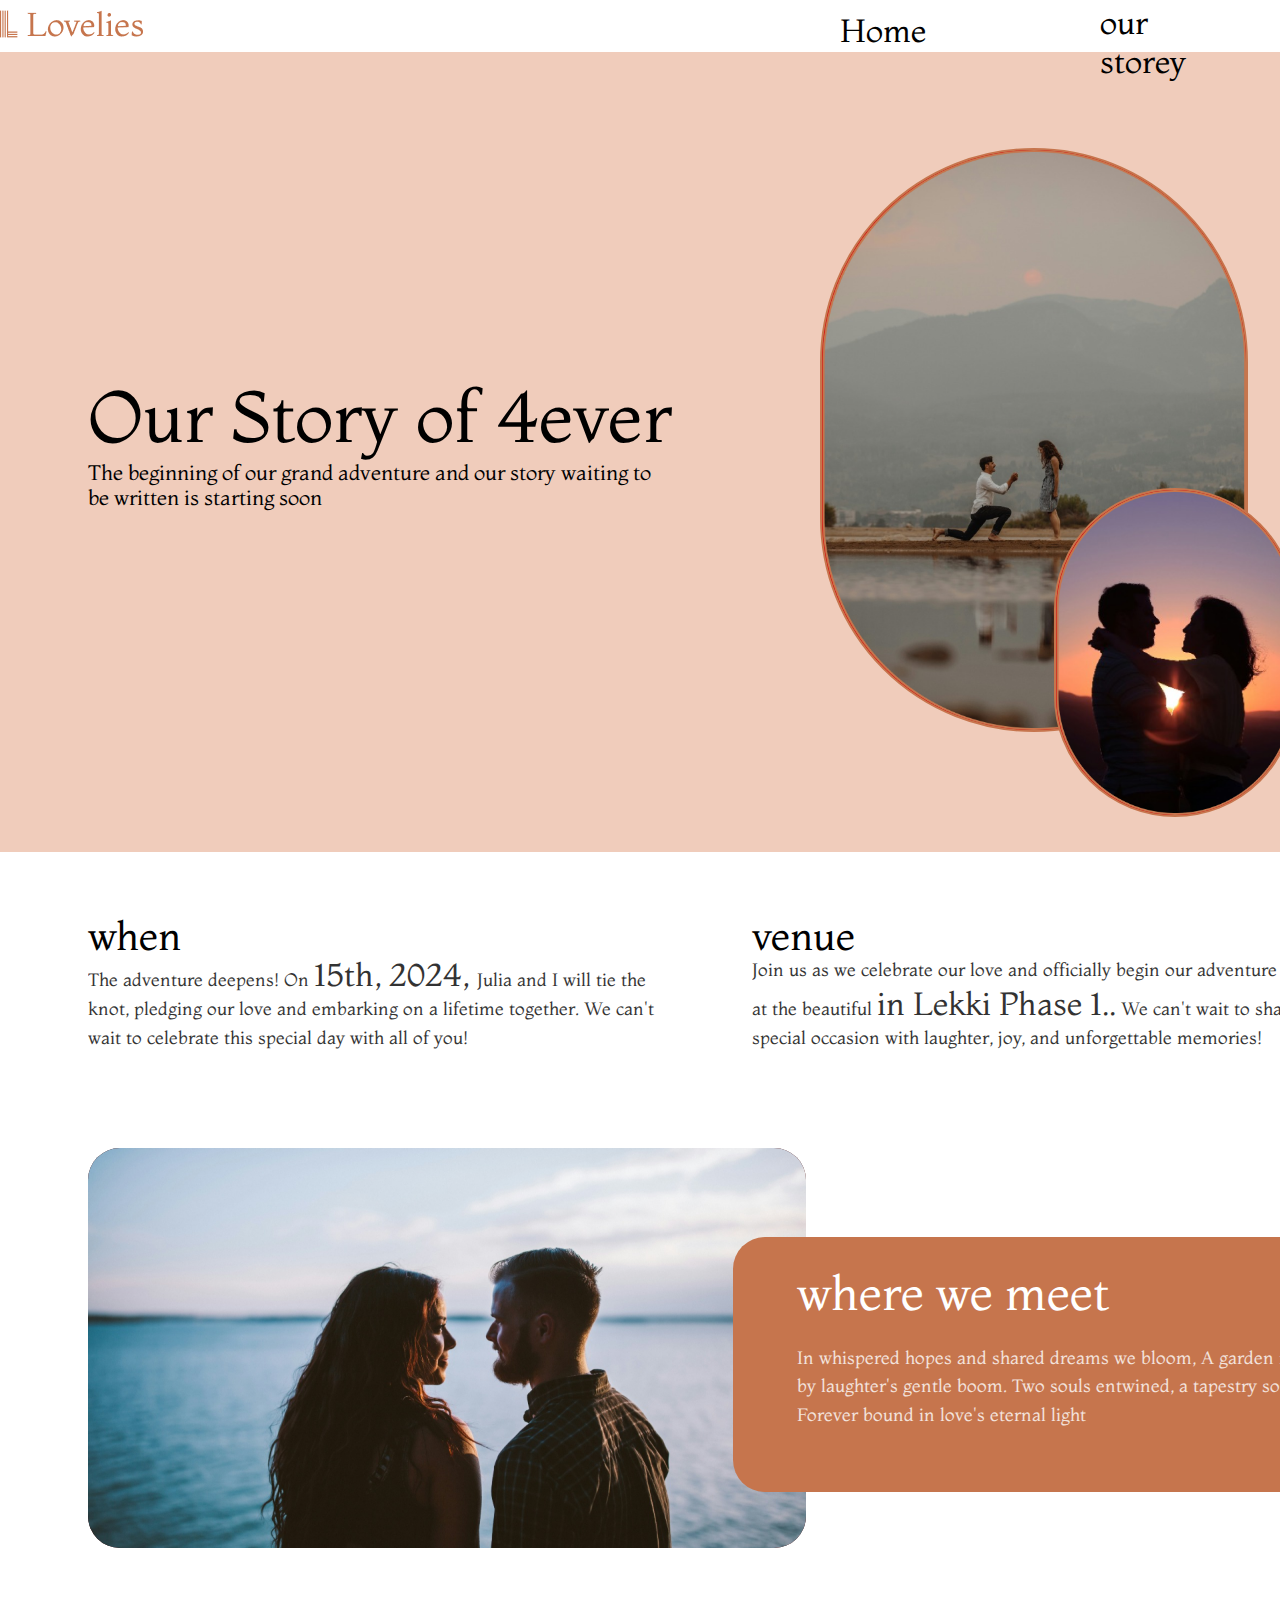
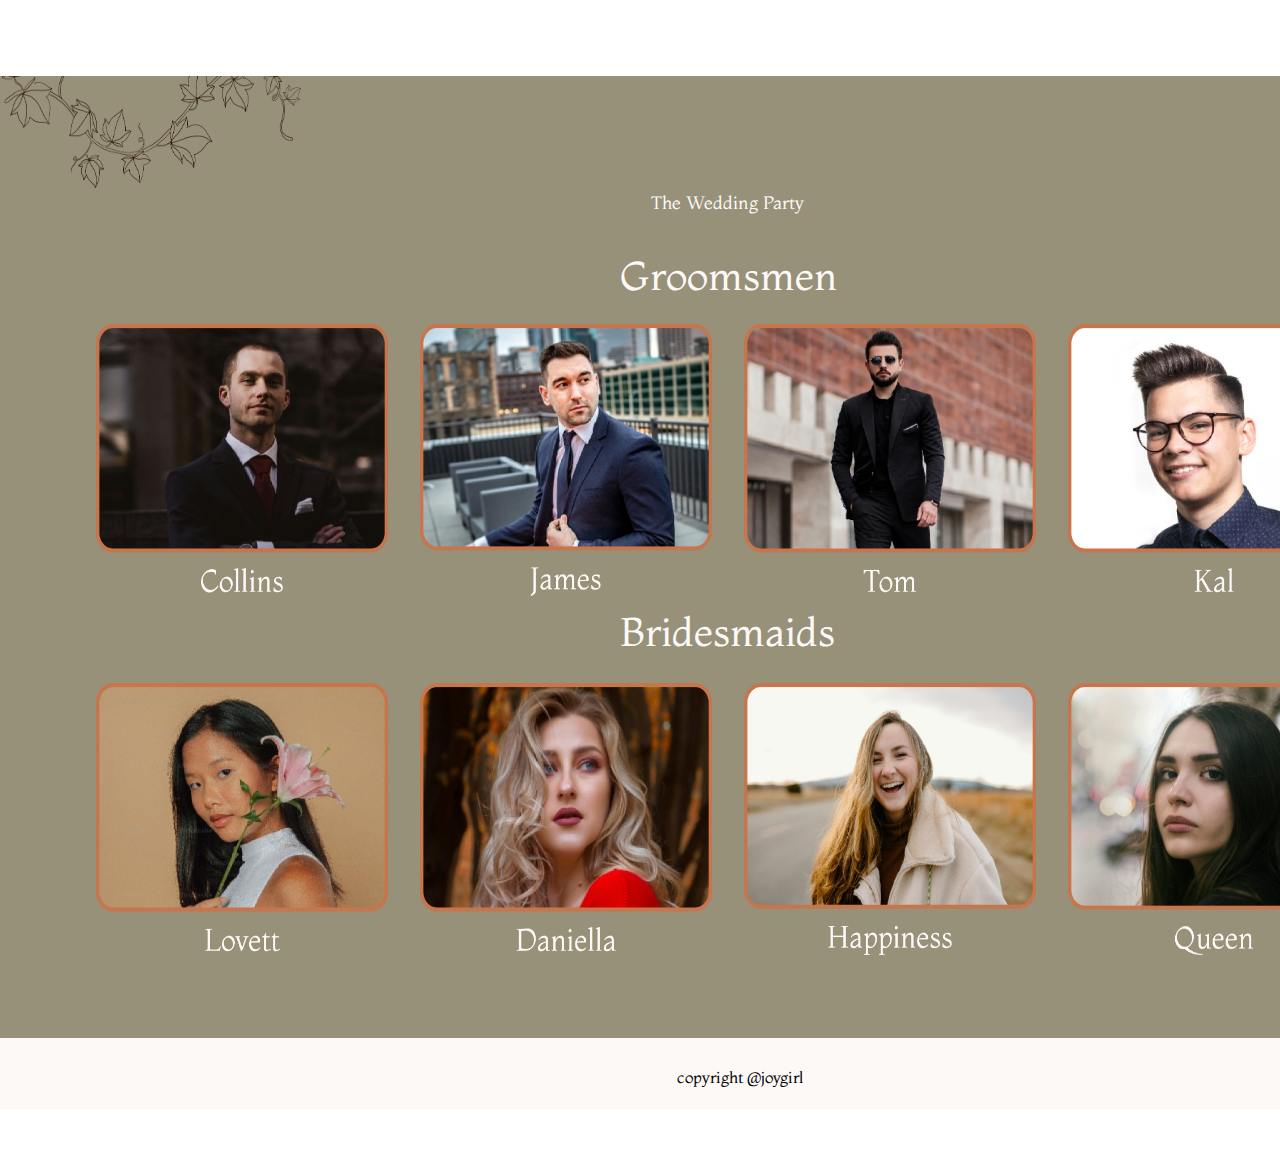
==== story/story.html @ 55fadfd4 "linked" ====
<!DOCTYPE html>
<html lang="en">
  <head>
    <meta charset="UTF-8" />
    <meta name="viewport" content="width=device-width, initial-scale=1.0" />
    <title>Document</title>
    <link rel="preconnect" href="https://fonts.googleapis.com" />
    <link rel="preconnect" href="https://fonts.gstatic.com" crossorigin />
    <link
      href="https://fonts.googleapis.com/css2?family=Montaga&display=swap"
      rel="stylesheet"
    />

    <link rel="stylesheet" href="story.css" />
  </head>

  <body>
    <main class="all">
      <header class="navbar">
        <div class="brand">
          <img src="./images/Frame 40.png" class="brand-log" alt="lovelies" />
        </div>
        <div class="butt">
          <a class="btn-1" id="Home" href="#">
            <p>Home</p>
          </a>
          <a class="btn-2" id="our" href="#">
            <p>our storey</p>
          </a>
        </div>
      </header>

      <section class="main-one">
        <div class="main-one-content">
          <div>
            <h1>Our Story of 4ever</h1>
          </div>
          <div>
            <p>
              The beginning of our grand adventure and our story waiting to be
              written is starting soon
            </p>
          </div>
        </div>
        <div class="my-img">
          <div>
            <img src="./images/Frame 44.png" class="main-img-1" alt="lovers" />
          </div>
          <div>
            <img src="./images/Frame 45.png" class="main-img-2" alt="lovers3" />
          </div>
        </div>
      </section>

      <section class="block">
        <div class="block-1">
          <h1>when</h1>
          <p>
            The adventure deepens! On <span> 15th, 2024, </span>Julia and I will
            tie the knot, pledging our love and embarking on a lifetime
            together. We can't wait to celebrate this special day with all of
            you!
          </p>
        </div>
        <div class="block-2">
          <h1>venue</h1>
          <p>
            Join us as we celebrate our love and officially begin our adventure
            together at the beautiful <span>in Lekki Phase 1..</span>
            We can't wait to share this special occasion with laughter, joy, and
            unforgettable memories!
          </p>
        </div>
      </section>

      <section class="meet">
        <div class="text">
          <h1>where we meet</h1>
          <p>
            In whispered hopes and shared dreams we bloom, A garden nurtured by
            laughter's gentle boom. Two souls entwined, a tapestry so bright,
            Forever bound in love's eternal light
          </p>
        </div>
        <img src="./images/Frame 58.png" id="meet" alt="we meet" />
        <img src="./images/Group 1a.png" class="vector" alt="vector" />
      </section>

      <section class="photos">
        <img src="./images/Group 1.png" class="vector-a" alt="vector" />
        <h6>The Wedding Party</h6>
        <div class="tab">
          <div class="guys" /*style="background-color: black" * />
          <h1>Groomsmen</h1>
          <div>
            <img src="./images/collins.png" alt="collins" />
          </div>
          <div>
            <img src="./images/james.png" alt="james" />
          </div>
          <div>
            <img src="./images/Tom.png" alt="Tom" />
          </div>
          <div>
            <img src="./images/kal.png" alt="kal" />
          </div>
        </div>
        <div class="ladies">
          <h1>Bridesmaids</h1>
          <div>
            <img src="./images/Lovett.png" alt="Lovett" />
          </div>
          <div>
            <img src="./images/Daniella.png" alt="Daniella" />
          </div>
          <div>
            <img src="./images/Happiness.png" alt="Happiness" />
          </div>
          <div>
            <img src="./images/Queen.png" alt="queen" />
          </div>
        </div>
      </section>

      <footer>
        <p>copyright <spa>@joygirl</spa></p>
      </footer>
    </main>
  </body>
</html>
---- story/story.css ----
* {
  padding: 0;
  margin: 0;
  box-sizing: border-box;
}
.all{
  width: 90rem;
  height: 172.75rem;
  top: -14.4375rem;
  left: 87.25rem;
  background: #FFFFFF;
  overflow: hidden;

}
.navbar {
  width: 90rem ;
  display: flex;
  justify-content: space-between;
  align-items: center;
  color: #c6754d;
}

.butt {
  width:  90rem;
  display: flex;
  font-size: 2rem;
  margin-right: 10rem;
  font-weight: 400;
  width: 19.6875rem;
  height: 2.9375rem;
  text-decoration: none;
  padding-right: 30rem;
  margin-left: 1rem;
}/**/


.btn-1 {
  width: 8.75rem;
  padding: 8px 40px 8px 40px;
  margin-right: 80%;
  text-decoration: none;

}

.btn-2 {
  width: 8.75rem;
  height: 2.9375rem;
  padding-left: 10rem;
  text-decoration: none;


}
.butt #our a{
  margin: 1rem 4rem 1rem 4rem;
padding-bottom: 2rem;
}

.btn-2 p {
  font-family: Montaga;
  font-weight: 400;
  text-align: left;
  color: #000000;

}
.btn-1 p {
  font-family: Montaga;
  font-weight: 400;
  color: #000000;
  text-align: left;
}
.main-one {
  display: flex;
  width: 83rem;
  height: 50rem;
  background: #f0ccbb;
  flex-direction: row;
  justify-content: space-between;
  padding: 0px 5.5rem 0px 5.5rem;
}
.main-one img {
  width: 40%;
}

.main-one-content {
  margin: 10rem 20rem 10rem 0rem;

  width: 20%;
  padding: 10rem 7rem 10rem 0rem;
}
.main-one .main-img-1 {
  width: 26.75rem;
  height: 36.5rem;
position: relative;
  left: 5.375rem;
  right: 5.375rem;
  border-radius: 50rem;
  border: 0.125rem;
  background: #d60b0b;
  border: 0.125rem solid #c6754d;
}
.main-one .main-img-2 {
  width: 15.125rem;
  height: 20.5625rem;
position: absolute;
top: 55%;
left:  -45%;
  border-radius: 50rem;
  border: 0.125rem;
  background: #d60b0b;
  border: 0.125rem solid #c6754d;
}
.my-img .main-img-2 {
  position: relative;
  bottom: -100px;
  right: -10px;
}

.main-one h1 {
  width: 40rem;
  font-family: Montaga;
  font-size: 4.5rem;
  font-weight: 400;
}
.my-img /*.main-img-2 .main-img-1*/ {
  display: flex;
  flex-direction: row;
  /* width: 45%;*/
  width: 31.9375rem;
  height: 38.6875rem;
  border-radius: 50rem;
  border: 0.125rem;
  margin: 6rem 6rem;
}

.main-one p {
  width: 36rem;
  font-family: Montaga;
  font-size: 20.6px;
  font-weight: 400;
  padding-top: 2rem 4rem;
}



.block {
  display: flex;
  flex-direction: row;
  width: 90rem;
  height: 18.5rem;
  padding: 64px 88px 64px 88px;
  gap: 64px;
}
.block-1 {
  width: 37.5rem;
  height: 10.375rem;
  gap: 32px;
}
.block-1 h1 {
  width: 37.5rem;
  height: 2.5rem;
  font-family: Montaga;
  font-size: 2.5rem;
  font-weight: 400;
  line-height: 2.5rem;
  text-align: left;
  padding-bottom: 2rem;
}

.block-1 p {
  width: 37.5rem;
  height: 5.875rem;
  gap: 0px;
  opacity: 80%;

  font-family: Montaga;
  font-size: 1.125rem;
  font-weight: 400;
  line-height: 1.8rem;
  text-align: left;
}
.blok-1 span {
  font-family: Montaga;
  font-size: 2rem;
  font-weight: 400;
  line-height: 2.4rem;
  text-align: left;
}
.block-2 {
  width: 37.5rem;
  height: 10.375rem;
  gap: 32px;
}
.block-2 h1 {
  width: 37.5rem;
  height: 2.5rem;
  font-family: Montaga;
  font-size: 2.5rem;
  font-weight: 400;
  line-height: 2.5rem;
  text-align: left;
  padding-bottom: 2rem;
}

.block-2 p {
  width: 37.5rem;
  height: 5.875rem;
  gap: 0px;
  opacity: 80%;

  font-family: Montaga;
  font-size: 1.125rem;
  font-weight: 400;
  line-height: 1.8rem;
  text-align: left;
}
.block-2 span {
  font-family: Montaga;
  font-size: 2rem;
  font-weight: 400;
  line-height: 2.4rem;
  text-align: left;
}
.block-1 span {
  font-family: Montaga;
  font-size: 2rem;
  font-weight: 400;
  line-height: 2.4rem;
  text-align: left;
}

.meet {
  width: 79rem;
padding-right: 5.5rem;
  padding-left: 5.5rem;
  height: 33rem;
}
.meet .text {
  width: 42.875rem;
  height: 15.9375rem;
  top: 8.53125rem;
  left: 36.125rem;
  padding: 2rem 4rem;
  gap: 2rem;
  background: #c6754d;
  margin: 3rem 8rem 0rem 8rem;
  position: absolute;
 left: 42%;
  top: 43%;
  border-radius: 2rem;
}

.meet #meet {
  position: static;
  width: 44.875rem;
  height: 25rem;
  top: 4rem;
  border-radius: 2rem;
  background: #440404;
  margin-bottom: 1227px;

}
.vector{
  width: 162.47px;
  height: 183.26px;
  top: 198.59px;
  left: 1185.38px;
  rotate: 50.49 deg;
  position: absolute;
 top: 43%;
left: 90%;
color: #2B1105;


} 
.meet h1 {
  width: 34.875rem;
  height: 2.6875rem;
  font-family: Montaga;
  font-size: 3rem;
  font-weight: 400;
  line-height: 3rem;
  text-align: left;
  color: #ffffff;
}
.meet p {
  width: 35rem;
  height: 7rem;
  opacity: 80%;
  font-family: Montaga;
  font-size: 1.125rem;
  font-weight: 400;
  line-height: 1.8rem;
  text-align: left;
  color: #ffffff;
  padding-top: 2rem;
}
 


.vector-a{
  width: 18.8125rem;
height: 7rem;
top:5.5rem;
left: 16.0625rem;
color: #2B1105;
position: static;


}
.photos {
  position: static;
  top: 20%;
  bottom: 40%;
  display: flex;
  flex-direction: column;
  width: 90rem;
  height: 60.125rem;
  gap: 2rem;
  background: #97917a;
}

.tab {
  display: flex;
  flex-direction: column;
  width: 79rem;
  height: 45rem;
  top: 9.125rem;
  left: 5.5rem;
  gap: 2rem;
position: relative;
top: -7%;
left: 6rem;


}
.photos h6{
  width:2,416rem;
height: 1.125rem;
position: relative;
top: -3%;
bottom: 53%;
left: 39.5%;
right: 39.5%;
font-family: Montaga;
font-size: 1.125rem;
font-weight: 400;
margin-left: 5.125rem;
color: #FCF9F7;
}
.guys h1{
  width: 13.625rem;
height: 2.5rem;
font-family: Montaga;
font-size: 2.5rem;
font-weight: 400;
color: #FCF9F7;
position: absolute;
right: 32.71875rem;
left: 32.71875rem;

text-transform: capitalize;
}
.guys {
  display: flex;
  flex-direction: row;
  width: 79rem;
  height: 21rem;
  gap: 2rem;
  margin-top: 3rem ;
}
.guys img {
  width: 18.25rem;
  height: 17rem;
  gap: 1rem;
 position: relative;
  top: 24%;
}

.ladies h1{
  width: 13.625rem;
font-family: Montaga;
font-size: 2.5rem;
font-weight: 400;
color: #130903;
position: absolute;
right: 32.71875rem;
left: 32.71875rem;
text-transform: capitalize;
gap: 4rem;
margin-top: 1.25rem;

color: #FCF9F7;
}
.ladies {
  display: flex;
  flex-direction: row;
  width: 79rem;
  height: 21rem;
  gap: 2rem;

}
.ladies img {
  width: 18.25rem;
  height: 17rem;
  gap: 1rem;
  margin-top: 6rem ;
}





footer{
  width: 1,440px;
height: Hug 111px;
padding: 2.5rem 0px 0px 0px;
gap: 0.625rem;
background: #FCF9F7;
}

footer p{
  width: 11rem;
height: 1.9375rem;
font-family: Montaga;
font-size: 1rem;
font-weight: 400;
line-height: 1.925rem;
color: #000000;
position: relative;
right: 45%;
left: 47%;
bottom: 1rem;


}
footer span{
  font-family: Montaga;
font-size: 1rem;
font-weight: 400;
line-height: 1.925rem;
text-align: center;
padding: 2.5rem 39.375rem 2.5rem 39.375rem ;


}

@media screen and (min-width: 480px) {
.all{
  flex-direction: row;
  position: sticky;
  gap: 2rem;
}
}
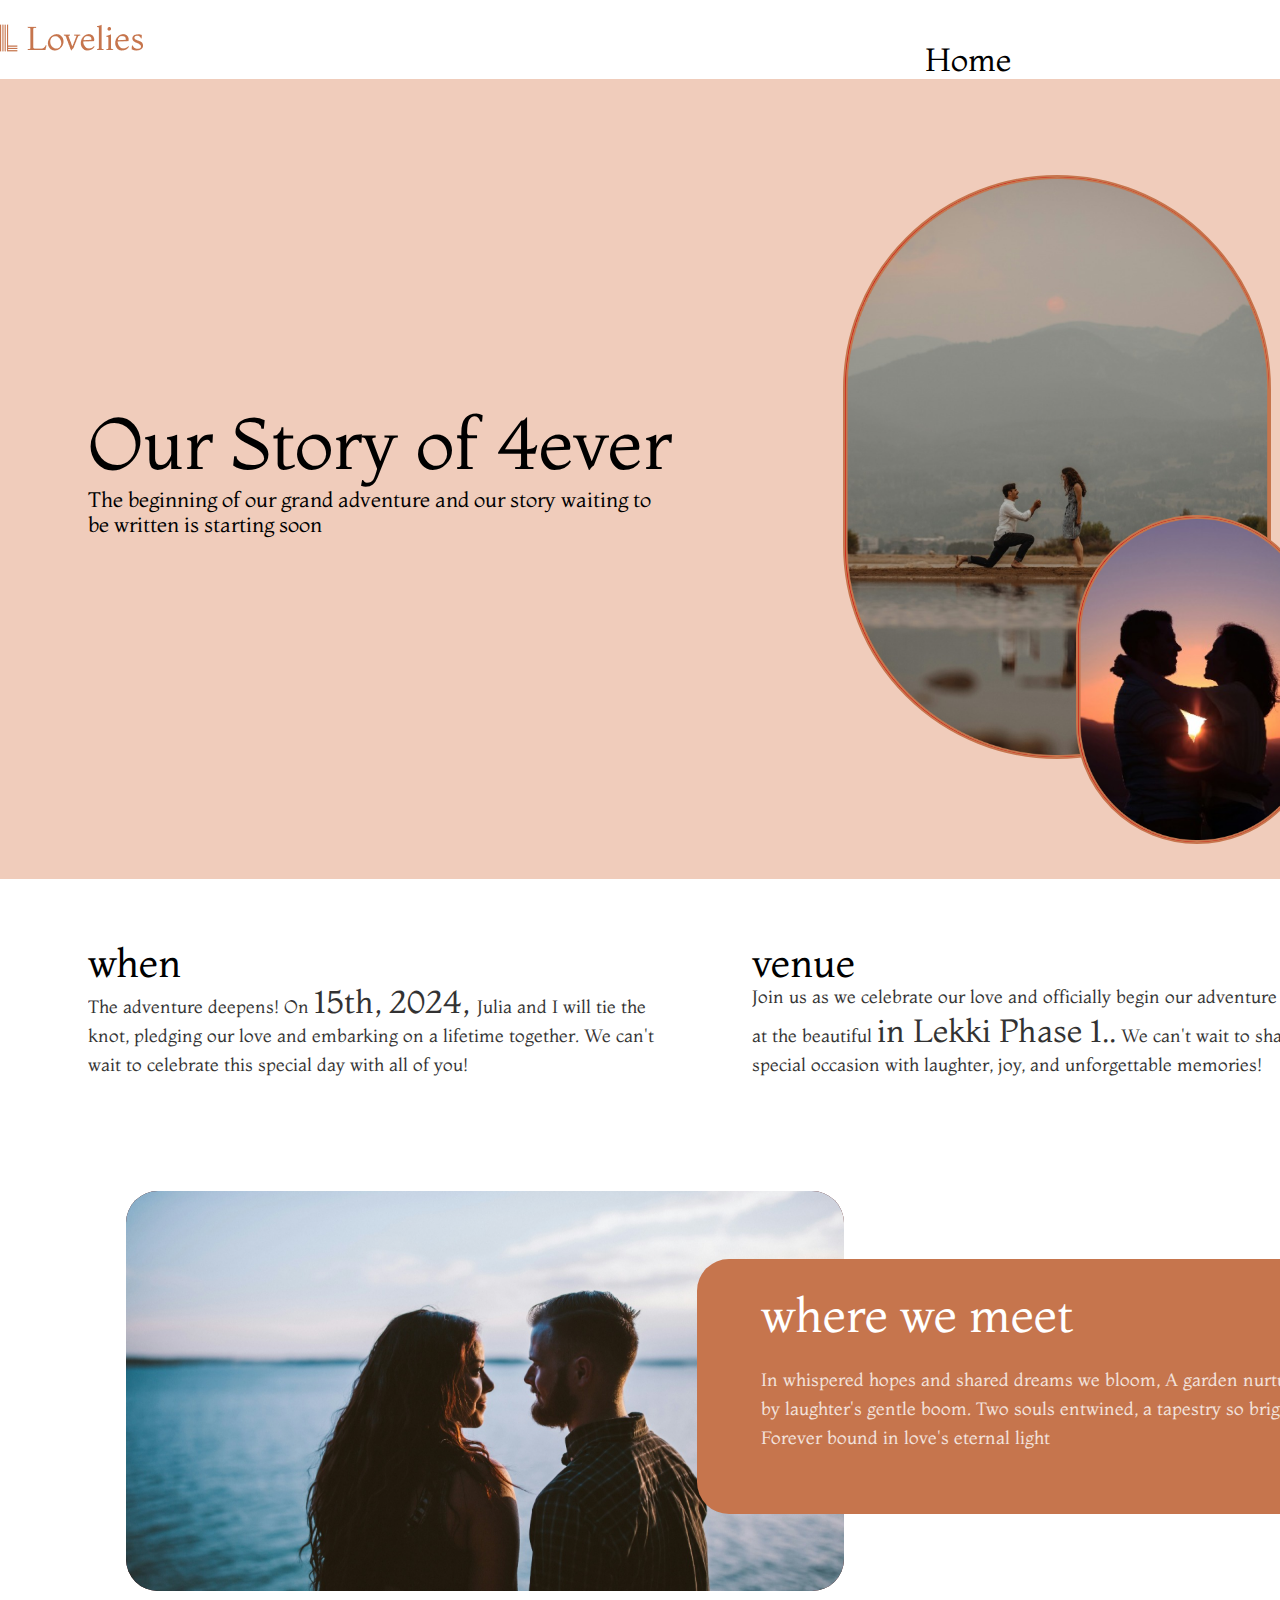
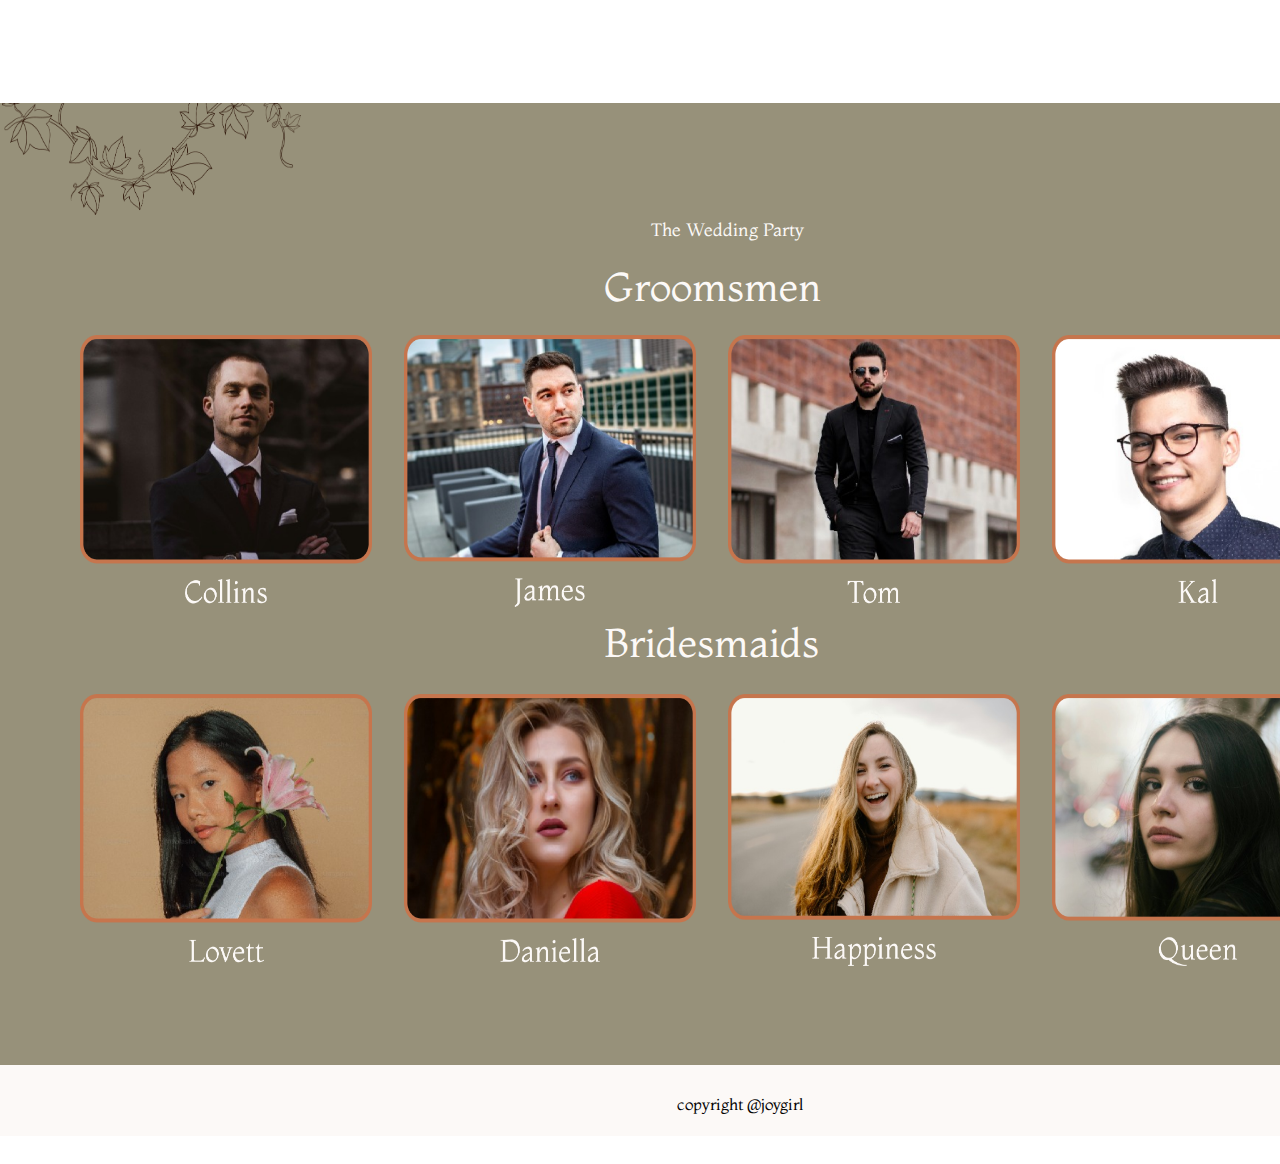
==== commit bf896235: "committinng things" ====
--- a/story/story.html
+++ b/story/story.html
@@ -24,7 +24,7 @@
           <a class="btn-1" id="Home" href="#">
             <p>Home</p>
           </a>
-          <a class="btn-2" id="our" href="#">
+          <a class="btn-2" id="our" href="./index.html">
             <p>our storey</p>
           </a>
         </div>
--- a/story/story.css
+++ b/story/story.css
@@ -21,17 +21,19 @@
 }
 
 .butt {
-  width:  90rem;
+ 
   display: flex;
   font-size: 2rem;
-  margin-right: 10rem;
+ 
   font-weight: 400;
   width: 19.6875rem;
   height: 2.9375rem;
   text-decoration: none;
-  padding-right: 30rem;
-  margin-left: 1rem;
-}/**/
+  padding: 1rem;
+  margin: 1rem;
+  position: relative;
+ right: 15rem;
+}
 
 
 .btn-1 {
@@ -44,10 +46,9 @@
 
 .btn-2 {
   width: 8.75rem;
-  height: 2.9375rem;
-  padding-left: 10rem;
+  padding: 8px 40px 8px 40px;
+
   text-decoration: none;
-
 
 }
 .butt #our a{
@@ -70,7 +71,7 @@
 }
 .main-one {
   display: flex;
-  width: 83rem;
+  width: 90rem;
   height: 50rem;
   background: #f0ccbb;
   flex-direction: row;
@@ -233,6 +234,10 @@
 padding-right: 5.5rem;
   padding-left: 5.5rem;
   height: 33rem;
+  position:relative;
+  left: 2.4rem;
+bottom: 1rem;
+top: 1rem;
 }
 .meet .text {
   width: 42.875rem;
@@ -245,7 +250,7 @@
   margin: 3rem 8rem 0rem 8rem;
   position: absolute;
  left: 42%;
-  top: 43%;
+top: 20px;
   border-radius: 2rem;
 }
 
@@ -266,8 +271,8 @@
   left: 1185.38px;
   rotate: 50.49 deg;
   position: absolute;
- top: 43%;
-left: 90%;
+ top: 1rem;
+left: 77rem;
 color: #2B1105;
 
 
@@ -308,6 +313,7 @@
 
 }
 .photos {
+  width: 90rem;
   position: static;
   top: 20%;
   bottom: 40%;
@@ -327,6 +333,7 @@
   top: 9.125rem;
   left: 5.5rem;
   gap: 2rem;
+  margin: -1rem;
 position: relative;
 top: -7%;
 left: 6rem;
@@ -449,10 +456,57 @@
   flex-direction: row;
   position: sticky;
   gap: 2rem;
-}
-}
-
-
-
-
-
+}}
+@media screen and (max-width: 480px) {
+  /*.navbar{
+    width:30rem;
+  }
+  .navbar .brand-log {
+    width: 5rem;
+     font-size: 2rem;
+  }
+  .navbar .butt a{
+      display: flex;
+    flex-direction: row;
+    font-size: 1rem;*/
+
+
+
+  }
+  .main-two{
+    width: 30rem;
+    display: flex;
+    flex-direction: column;
+ text-align: center;
+ margin-bottom: 1rem;
+ padding-top: 1rem;
+ padding-bottom: 2rem;
+  }
+  .main-two  h1 {
+  
+    font-family: Montaga;
+    font-size: 2rem;
+    font-weight: 400;
+    color: #000000;
+    text-transform: capitalize;
+    margin-left: 11rem;
+    padding-top: 1rem;
+   padding-top: 1rem;
+    text-align: center;
+   }
+   .main-two  .main-sto p{
+    width: 480px;
+    font-family: Montaga;
+    font-size: 1rem;
+    font-weight: 400;
+    
+  
+ 
+  }
+  }
+
+
+
+
+
+
